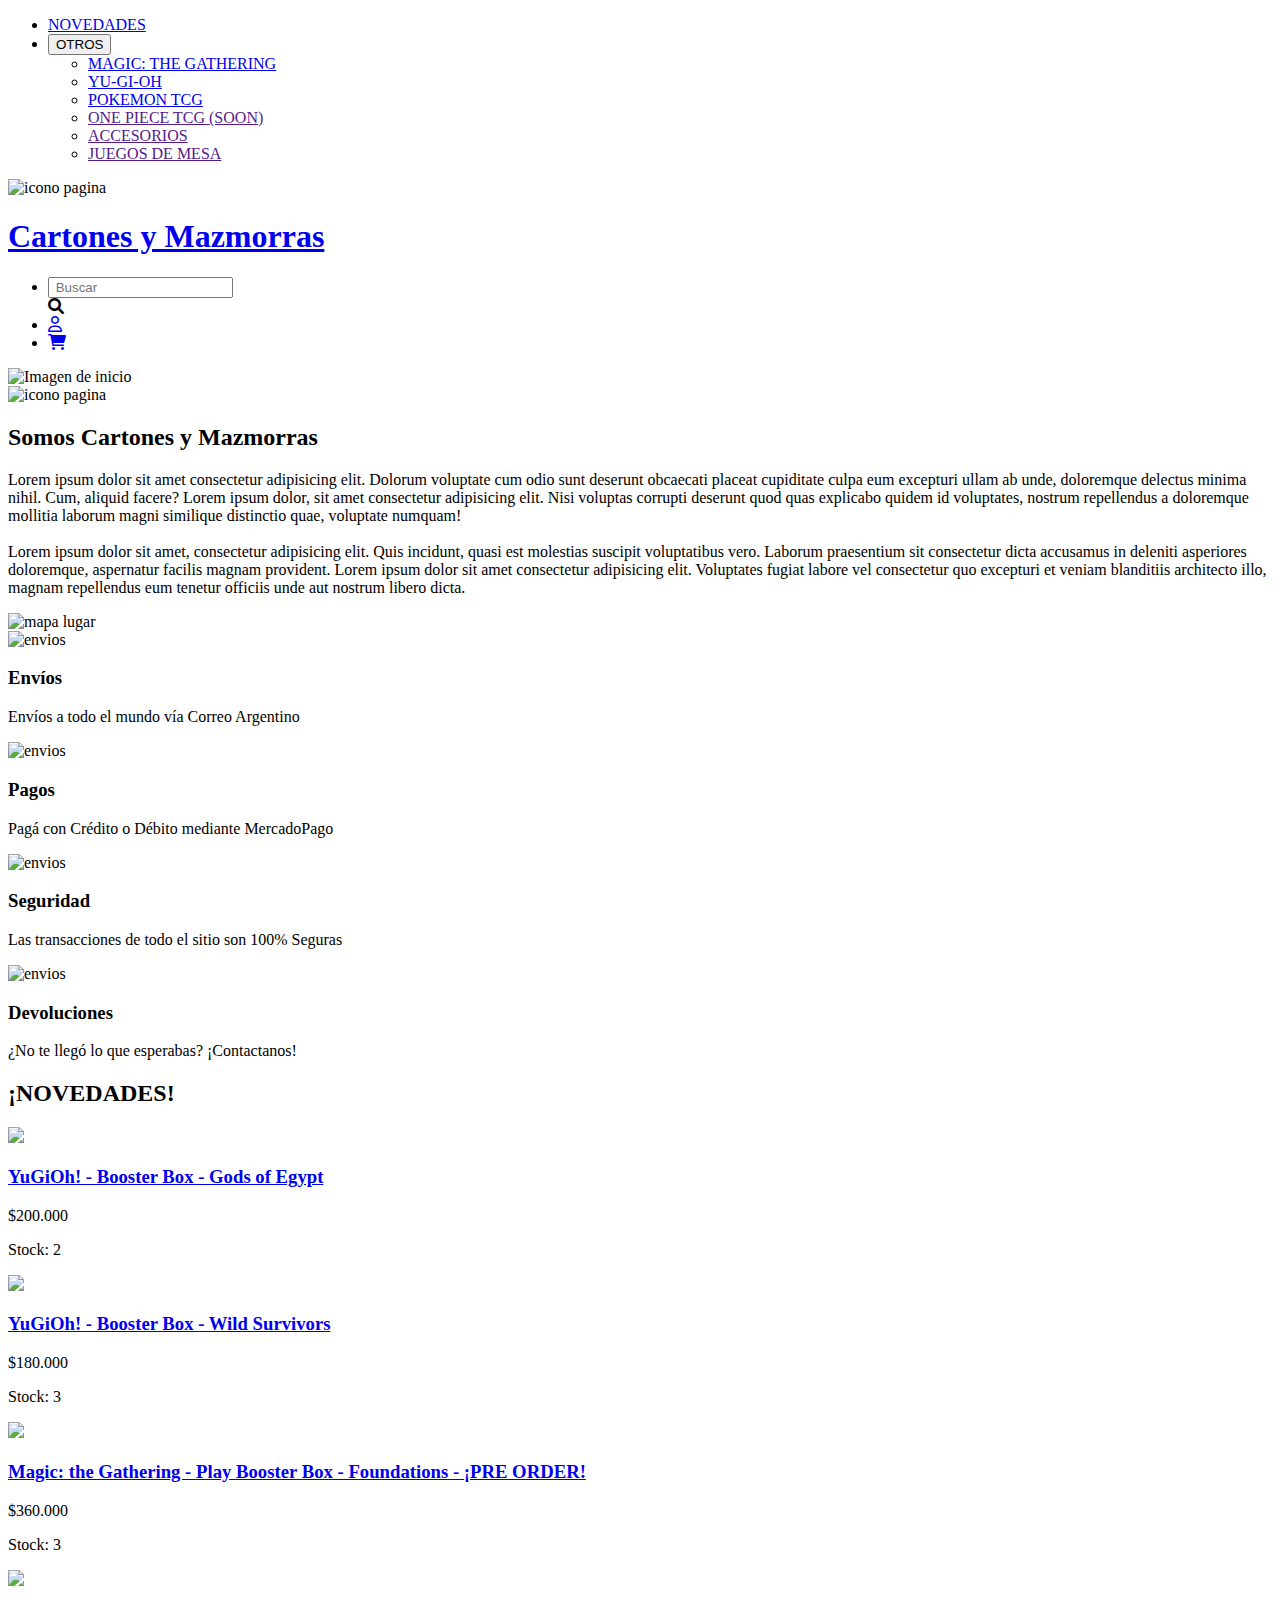
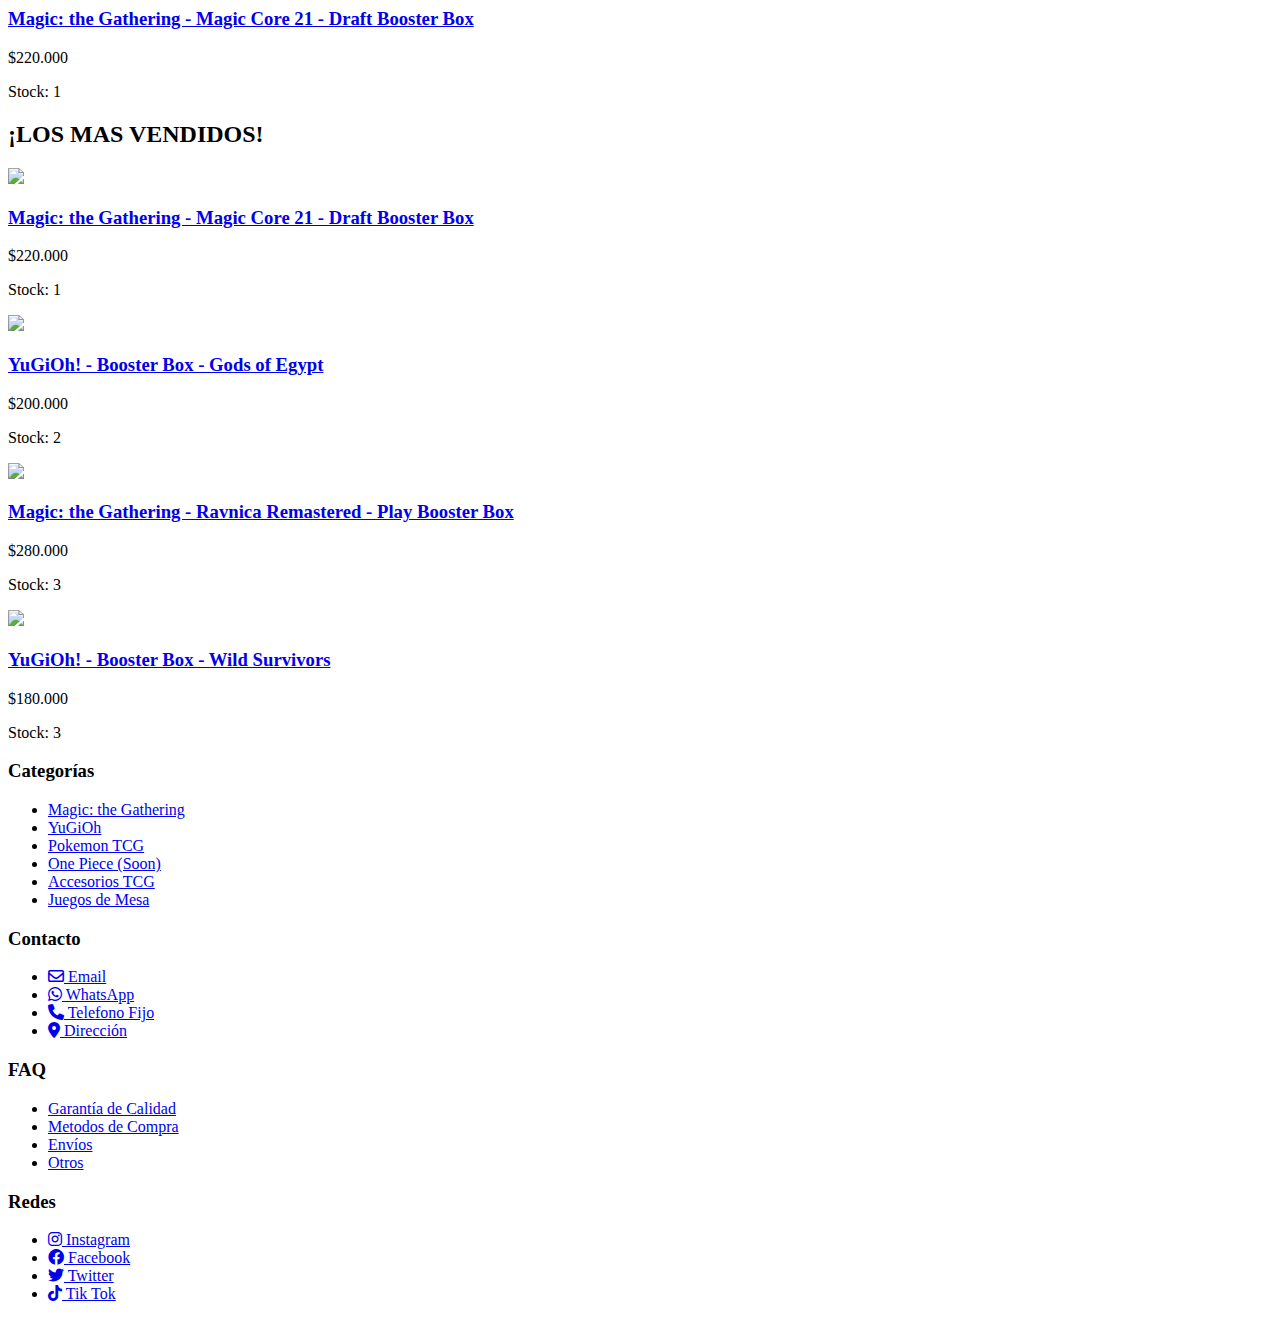
==== index.html @ bd5bf411 "Add files via upload" ====
<!DOCTYPE html>
<html lang="es">


<head>

    <!-- Fuentes: -->
    <link rel="preconnect" href="https://fonts.googleapis.com">
    <link rel="preconnect" href="https://fonts.gstatic.com" crossorigin>
    <link href="https://fonts.googleapis.com/css2?family=Open+Sans:ital,wght@0,300..800;1,300..800&family=Roboto+Mono:ital,wght@0,100..700;1,100..700&display=swap" rel="stylesheet">
    <link rel="stylesheet" href="https://use.fontawesome.com/releases/v5.8.2/css/all.css" integrity="sha384-oS3vJWv+0UjzBfQzYUhtDYW+Pj2yciDJxpsK1OYPAYjqT085Qq/1cq5FLXAZQ7Ay" crossorigin="anonymous">
    <link rel="stylesheet" href="https://cdnjs.cloudflare.com/ajax/libs/font-awesome/6.0.0-beta3/css/all.min.css">
    <link href="https://fonts.googleapis.com/css?family=Poppins:200i,300,400&amp;display=swap" rel="stylesheet">
    <link href="https://fonts.googleapis.com/css2?family=Bebas+Neue&display=swap" rel="stylesheet">

    <!-- Font Awesome -->
    <link rel="stylesheet" href="https://cdnjs.cloudflare.com/ajax/libs/font-awesome/6.0.0-beta3/css/all.min.css">

    <meta charset="UTF-8">
    <meta name="viewport" content="width=device-width, initial-scale=1.0">
    <title>Cartones y Mazmorras - Tienda Online</title>

    <link rel="stylesheet" href="src/input.css">
    <link rel="stylesheet" href="src/output.css">
    <link rel="icon" href="img/d20.png" type="image/x-icon">
</head>


<body>

    <!-- //////////////////// NAV ///////////////////// -->
    <nav class="flex flex-row justify-between items-center bg-white py-6 px-6 fixed w-full top-0 celu-s:justify-evenly">

        <ul class="flex flex-row items-center ">
            <li class="mx-4 p-2 font-semibold celu-s:ml-0 celu-s:text-sm "><a href="#novedades" class="hover:text-orange-500">NOVEDADES</a></li>
            
            <li class="mx-4 p-2 font-semibold celu-s:hidden"><button id="despliegue" class="hover:text-orange-500">OTROS</button>
                <ul id="menu" class="absolute hidden bg-white mt-2 -ml-2 border border-black">  <!-- Acomode manualmente el menu para alinearlo -->
                    <li class="btn_menu"><a href="seccionTCG.html?id_tcg=1">MAGIC: THE GATHERING</a></li>
                    <li class="btn_menu"><a href="seccionTCG.html?id_tcg=2">YU-GI-OH</a></li>
                    <li class="btn_menu"><a href="seccionTCG.html?id_tcg=3">POKEMON TCG</a></li>
                    <li class="btn_menu"><a href="">ONE PIECE TCG (SOON)</a></li>
                    <li class="btn_menu"><a href="">ACCESORIOS</a></li>
                    <li class="btn_menu"><a href="">JUEGOS DE MESA</a></li>
                </ul>
            </li>
        </ul>
    
        <!-- SUPUESTO LOGO -->
        <div class="flex flex-row items-center"><img class="mr-4 max-w-12" src="img/d20.png" alt="icono pagina"><a href="#"><h1 class="text-3xl mt-1 celu-s:hidden" id="h1">Cartones y Mazmorras</h1></a>   </div>

        <ul class="flex flex-row items-center">
            <li class="mx-4 h-full flex flex-row items-center celu-s:hidden"> 
                <div class="flex flex-col h-full"> <!-- Al hacerlo col, se acomoda sola la ul desplegable -->
                <input class="border-b-2 border-black focus:outline-none" id="input_busqueda" type="text" placeholder=" Buscar"> 
                <ul class="hidden absolute mt-6 w-48" id="lista_sugerencias"></ul>
                </div>
                <i class="fa-solid fa-magnifying-glass ml-2 text-xl"></i>
            </li>
            <li class="mx-4"><a href="#"><i class="fa-regular fa-user text-xl hover:text-orange-500"></i></a>   <!-- tengo que agregar el desplegable -->
            <li class="mx-4"><a href="#"><i class="fa-solid fa-cart-shopping text-xl hover:text-orange-500"></i></a>    <!-- ni hablar de cuando tenga que agregar elm al carrito -->
        </ul>

    </nav>
    
    <!-- //////////////////// MAIN ///////////////////// -->
    <main>

        <!-- //////////////////// IMG INICIO ///////////////////// -->
        <img class="block w-full mt-20" src="img/mtg1.webp" alt="Imagen de inicio">


        <!-- /////////////////////////////////// PRESENTACION /////////////////////////////////// -->
        <section class="flex flex-row my-6 p-4 w-full celu-s:flex-col">
            <div class="flex flex-col p-8 w-1/2 text-justify celu-s:w-full celu-s:justify-center">
            <div class="flex flex-row justify-start items-center"><img id="ubicacion" class="mr-4 max-w-14 celu-s:hidden" src="img/d20.png" alt="icono pagina"><h2 class="h2 text-3xl font-bold">Somos Cartones y Mazmorras</h2></div>
            <p class="mt-4 ">Lorem ipsum dolor sit amet consectetur adipisicing elit. Dolorum voluptate cum odio sunt deserunt obcaecati placeat cupiditate culpa eum excepturi ullam ab unde, doloremque delectus minima nihil. Cum, aliquid facere? Lorem ipsum dolor, sit amet consectetur adipisicing elit. Nisi voluptas corrupti deserunt quod quas explicabo quidem id voluptates, nostrum repellendus a doloremque mollitia laborum magni similique distinctio quae, voluptate numquam!<br><br>Lorem ipsum dolor sit amet, consectetur adipisicing elit. Quis incidunt, quasi est molestias suscipit voluptatibus vero. Laborum praesentium sit consectetur dicta accusamus in deleniti asperiores doloremque, aspernatur facilis magnam provident. Lorem ipsum dolor sit amet consectetur adipisicing elit. Voluptates fugiat labore vel consectetur quo excepturi et veniam blanditiis architecto illo, magnam repellendus eum tenetur officiis unde aut nostrum libero dicta.</p>
            </div>
            <img class="w-1/2 celu-s:w-full" src="img/maps.jpeg" alt="mapa lugar">
        </section>


        <!-- /////////////////////////////////// INFORMACION /////////////////////////////////// -->
        <section class="flex flex-row my-4 p-8 bg-gray-200 items-center celu-s:flex-col">
            
            <div class="flex flex-row p-2 w-1/4 items-center 
            celu-s:w-full celu-s:justify-between">
                <img class="max-w-20 celu-s:max-w-12" src="img/envios.png" alt="envios">
                <div class="flex flex-col p-4"><h3 class="font-bold text-lg celu-s:text-sm">Envíos</h3><p class="celu-s:text-sm">Envíos a todo el mundo vía Correo Argentino</p></div>
            </div>

            <div class="flex flex-row p-2 w-1/4 items-center 
            celu-s:w-full">
                <img class="max-w-20 celu-s:max-w-12" src="img/credit.png" alt="envios">
                <div class="flex flex-col p-4"><h3 class="font-bold text-lg celu-s:text-sm">Pagos</h3><p class="celu-s:text-sm">Pagá con Crédito o Débito mediante MercadoPago</p></div>
            </div>

            <div class="flex flex-row p-2 w-1/4 items-center 
            celu-s:w-full">
                <img class="max-w-20 celu-s:max-w-12" src="img/seguridad.png" alt="envios">
                <div class="flex flex-col p-4"><h3 class="font-bold text-lg celu-s:text-sm">Seguridad</h3><p class="celu-s:text-sm">Las transacciones de todo el sitio son 100% Seguras</p></div>
            </div>

            <div class="flex flex-row p-2 w-1/4 items-center 
            celu-s:w-full">
                <img class="max-w-20 celu-s:max-w-12" src="img/devolucion.png" alt="envios">
                <div class="flex flex-col p-4"><h3 class="font-bold text-lg celu-s:text-sm">Devoluciones</h3><p class="celu-s:text-sm">¿No te llegó lo que esperabas? ¡Contactanos!</p></div>
            </div>
        </section>


        <!-- /////////////////////////////////// NOVEDADES /////////////////////////////////// -->
        <section class="flex flex-col my-8">
            <h2 class="font-bold text-3xl text-center">¡NOVEDADES!</h2>
            <div class="flex flex-row wrap p-4 gap-6 my-4 celu-s:flex-col" id="novedades">
            <!-- Aca se crean cards automaticamente en base a los productos que menos stock tienen - osea los que mas se vendieron -->
            </div>
        </section>


        <!-- /////////////////////////////////// MAS VENDIDOS /////////////////////////////////// -->
        <section class="flex flex-col my-8">
            <h2 class="font-bold text-3xl text-center">¡LOS MAS VENDIDOS!</h2>
            <div class="flex flex-row wrap p-4 gap-6 my-4 celu-s:flex-col" id="mas_vendidos">
            <!-- Aca se crean cards automaticamente en base a los productos que menos stock tienen - osea los que mas se vendieron -->
            </div>
        </section>

    </main>

    <!-- //////////////////// FOOTER ///////////////////// -->
    <footer class="flex flex-row justify-evenly items-start p-8 bg-gray-200 celu-s:flex-wrap">

        <div class="flex flex-col justify-start p-4">
            <h3 class="font-bold text-xl">Categorías</h3>
            <ul>    <!-- Van a haber tantos li como enlaces termine creando en la página -->
                <li class="btn_footer"><a href="seccionTCG.html?id_tcg=1">Magic: the Gathering</a></li>
                <li class="btn_footer"><a href="seccionTCG.html?id_tcg=2">YuGiOh</a></li>
                <li class="btn_footer"><a href="seccionTCG.html?id_tcg=3">Pokemon TCG</a></li>
                <li class="btn_footer"><a href="#">One Piece (Soon)</a></li>
                <li class="btn_footer"><a href="seccionTCG.html?id_tcg=4">Accesorios TCG</a></li>
                <li class="btn_footer"><a href="seccionTCG.html?id_tcg=5">Juegos de Mesa</a></li>
            </ul>
        </div>


        <div class="flex flex-col justify-start p-4">
            <h3 class="font-bold text-xl">Contacto</h3>
            <ul>
                <li class="btn_footer"><a href="mailto:devalen543@example.com" target="_blank"><i class="fa-regular fa-envelope"></i> Email</a></li>
                <li class="btn_footer"><a href="https://wa.me/5492235314907" target="_blank"><i class="fa-brands fa-whatsapp"></i> WhatsApp</a></li>
                <li class="btn_footer"><a href="#"><i class="fa-solid fa-phone"></i> Telefono Fijo</a></li>
                <li class="btn_footer"><a href="#ubicacion"><i class="fa-solid fa-location-dot"></i> Dirección</a></li>
            </ul>
        </div>

        <div class="flex flex-col justify-start p-4">
            <h3 class="font-bold text-xl">FAQ</h3>
            <ul>    
                <li class="btn_footer"><a href="#">Garantía de Calidad</a></li>
                <li class="btn_footer"><a href="#">Metodos de Compra</a></li>
                <li class="btn_footer"><a href="#">Envíos</a></li>
                <li class="btn_footer"><a href="#">Otros</a></li>
            </ul>
        </div>


        <div class="flex flex-col justify-start p-4">
            <h3 class="font-bold text-xl">Redes</h3>
            <ul>    
                <li class="btn_footer"><a href="https://www.instagram.com/" target="_blank"><i class="fa-brands fa-instagram"></i> Instagram</a></li>
                <li class="btn_footer"><a href="https://www.facebook.com/" target="_blank"><i class="fa-brands fa-facebook"></i> Facebook</a></li>
                <li class="btn_footer"><a href="https://www.x.com/" target="_blank"><i class="fa-brands fa-twitter"></i> Twitter</a></li>
                <li class="btn_footer"><a href="https://www.tiktok.com/" target="_blank"><i class="fa-brands fa-tiktok"></i> Tik Tok</li>
            </ul>
        </div>

    </footer>

    <script src="script.js"></script>
</body>

</html>
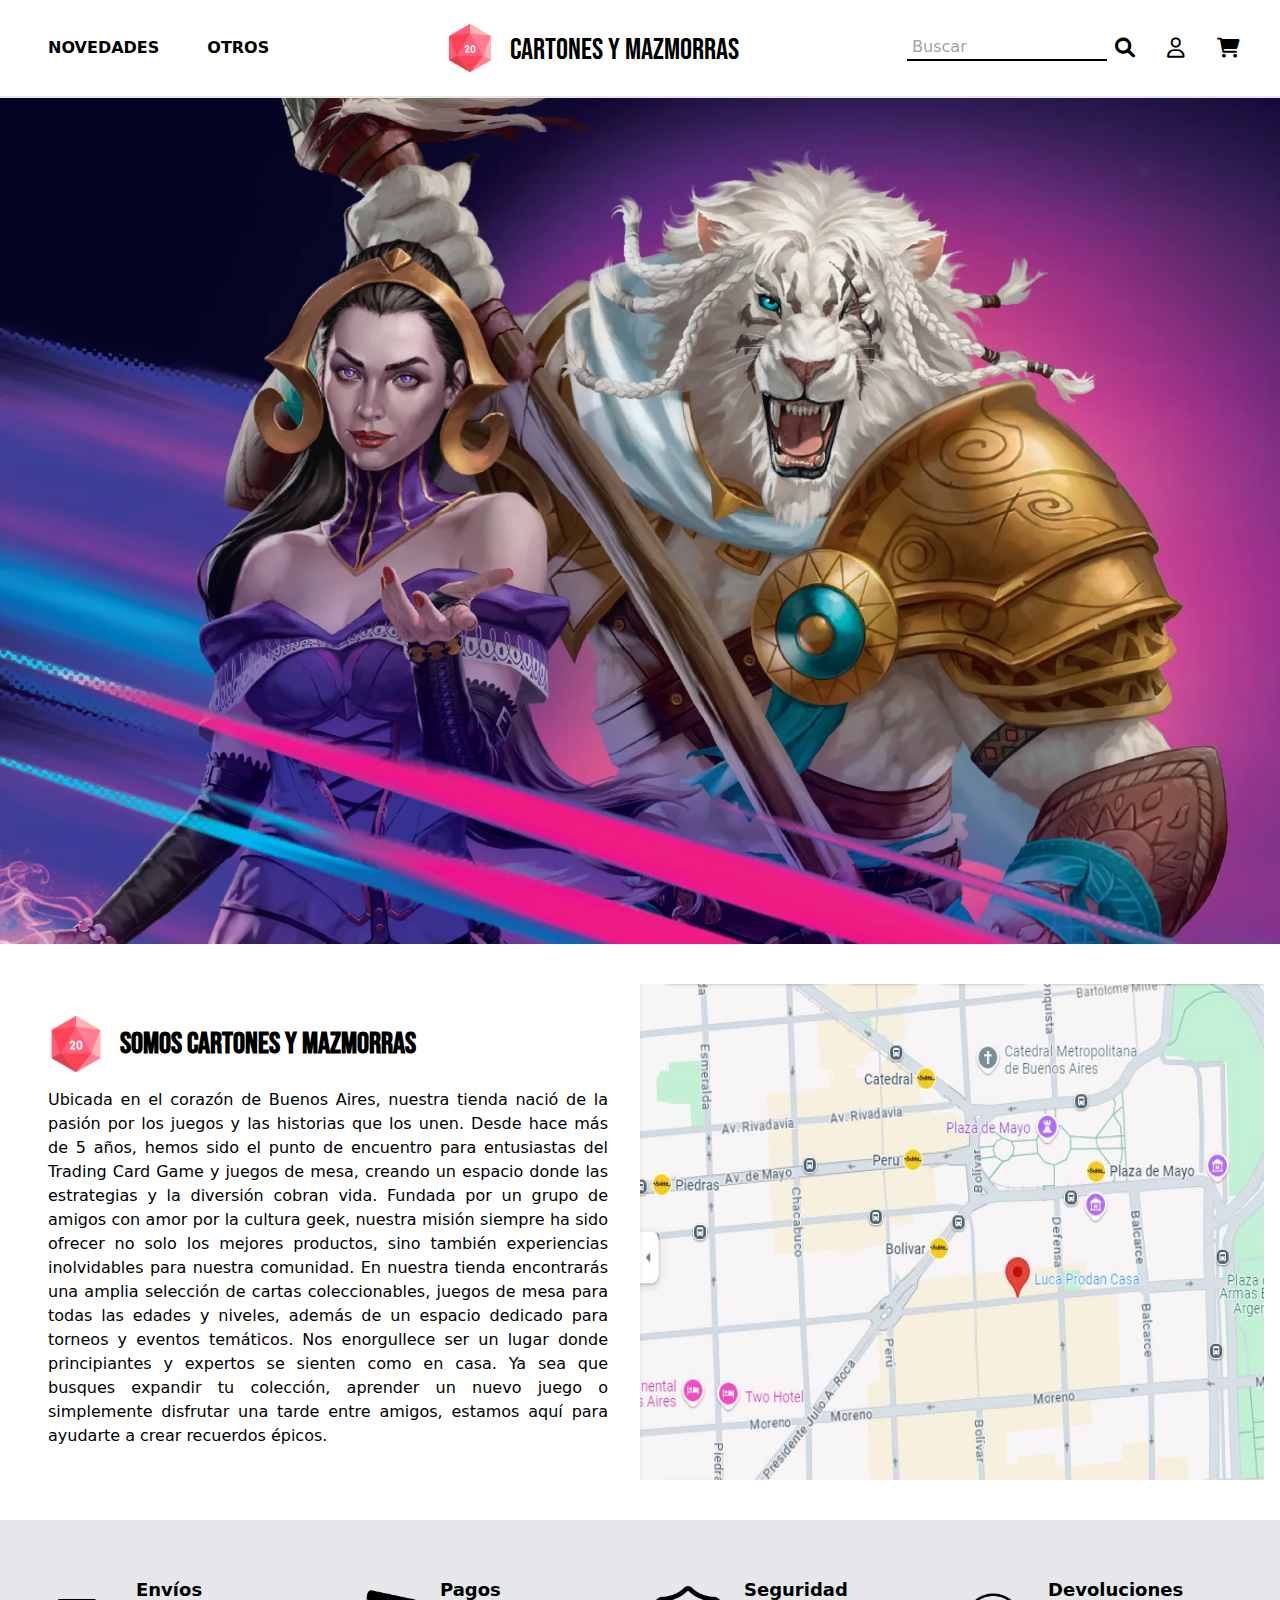
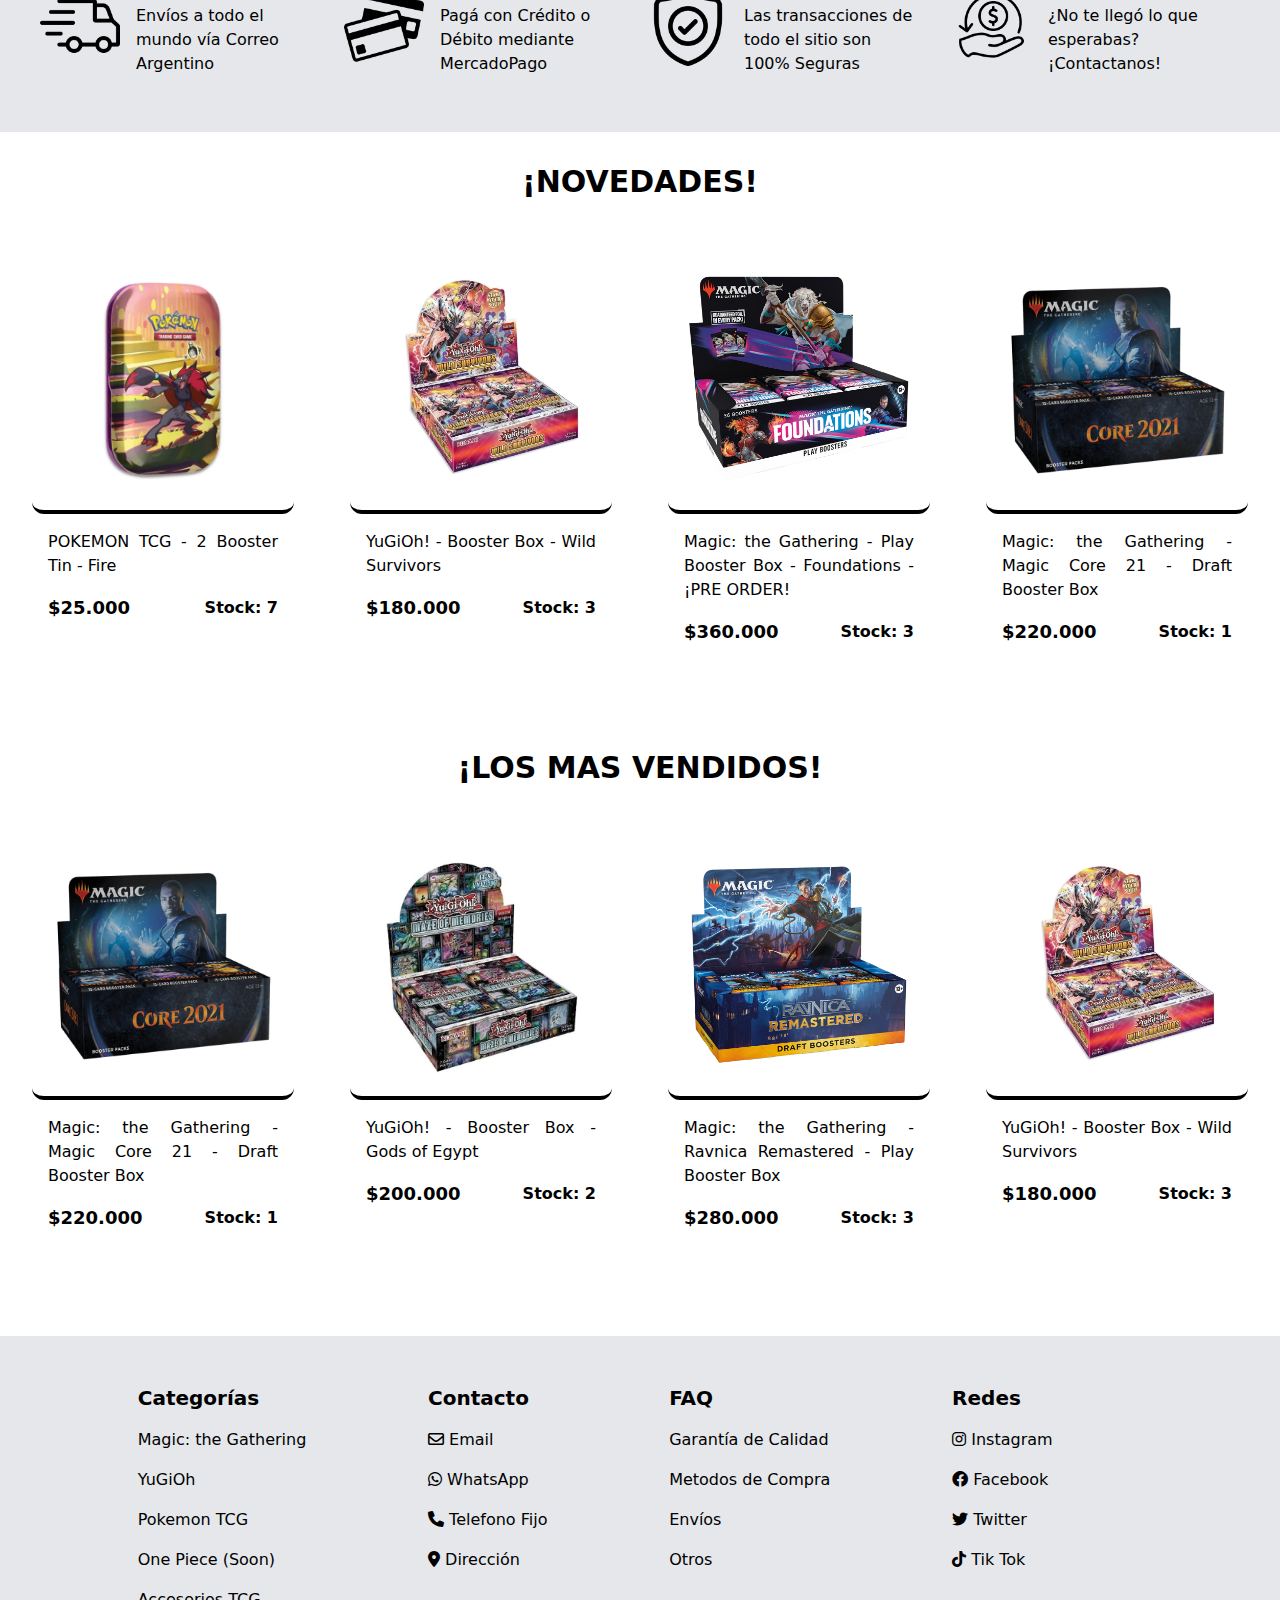
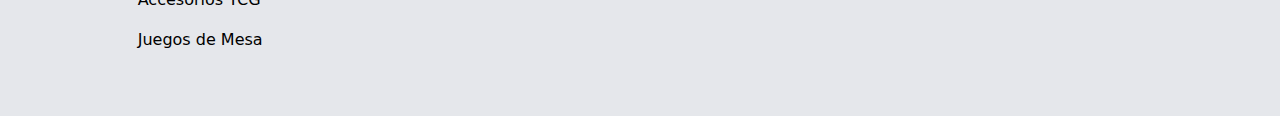
==== commit 70e66c56: "Update index.html" ====
--- a/index.html
+++ b/index.html
@@ -29,12 +29,13 @@
 <body>
 
     <!-- //////////////////// NAV ///////////////////// -->
-    <nav class="flex flex-row justify-between items-center bg-white py-6 px-6 fixed w-full top-0 celu-s:justify-evenly">
+    <nav class="flex flex-row justify-between items-center bg-white py-6 px-6 fixed w-full top-0 border-b-2 border-orange-600
+    celu-s:justify-evenly">
 
-        <ul class="flex flex-row items-center ">
-            <li class="mx-4 p-2 font-semibold celu-s:ml-0 celu-s:text-sm "><a href="#novedades" class="hover:text-orange-500">NOVEDADES</a></li>
+        <ul class="flex flex-row items-center sm:text-lg">
+            <li class="mx-4 p-2 font-semibold celu-s:ml-0 celu-s:text-sm"><a href="#novedades" class="hover:text-orange-500">NOVEDADES</a></li>
             
-            <li class="mx-4 p-2 font-semibold celu-s:hidden"><button id="despliegue" class="hover:text-orange-500">OTROS</button>
+            <li class="mx-4 p-2 font-semibold celu-s:hidden celu:hidden sm:hidden"><button id="despliegue" class="hover:text-orange-500">OTROS</button>
                 <ul id="menu" class="absolute hidden bg-white mt-2 -ml-2 border border-black">  <!-- Acomode manualmente el menu para alinearlo -->
                     <li class="btn_menu"><a href="seccionTCG.html?id_tcg=1">MAGIC: THE GATHERING</a></li>
                     <li class="btn_menu"><a href="seccionTCG.html?id_tcg=2">YU-GI-OH</a></li>
@@ -47,10 +48,11 @@
         </ul>
     
         <!-- SUPUESTO LOGO -->
-        <div class="flex flex-row items-center"><img class="mr-4 max-w-12" src="img/d20.png" alt="icono pagina"><a href="#"><h1 class="text-3xl mt-1 celu-s:hidden" id="h1">Cartones y Mazmorras</h1></a>   </div>
+        <div class="flex flex-row items-center"><img class="mr-4 max-w-12" src="img/d20.png" alt="icono pagina"><a href="#"><h1 class="text-3xl mt-1 celu-s:hidden celu:hidden" id="h1">Cartones y Mazmorras</h1></a>   </div>
 
         <ul class="flex flex-row items-center">
-            <li class="mx-4 h-full flex flex-row items-center celu-s:hidden"> 
+            <li class="mx-4 h-full flex flex-row items-center 
+            celu-s:hidden celu:hidden sm:hidden"> 
                 <div class="flex flex-col h-full"> <!-- Al hacerlo col, se acomoda sola la ul desplegable -->
                 <input class="border-b-2 border-black focus:outline-none" id="input_busqueda" type="text" placeholder=" Buscar"> 
                 <ul class="hidden absolute mt-6 w-48" id="lista_sugerencias"></ul>
@@ -63,6 +65,7 @@
 
     </nav>
     
+
     <!-- //////////////////// MAIN ///////////////////// -->
     <main>
 
@@ -71,38 +74,41 @@
 
 
         <!-- /////////////////////////////////// PRESENTACION /////////////////////////////////// -->
-        <section class="flex flex-row my-6 p-4 w-full celu-s:flex-col">
-            <div class="flex flex-col p-8 w-1/2 text-justify celu-s:w-full celu-s:justify-center">
-            <div class="flex flex-row justify-start items-center"><img id="ubicacion" class="mr-4 max-w-14 celu-s:hidden" src="img/d20.png" alt="icono pagina"><h2 class="h2 text-3xl font-bold">Somos Cartones y Mazmorras</h2></div>
-            <p class="mt-4 ">Lorem ipsum dolor sit amet consectetur adipisicing elit. Dolorum voluptate cum odio sunt deserunt obcaecati placeat cupiditate culpa eum excepturi ullam ab unde, doloremque delectus minima nihil. Cum, aliquid facere? Lorem ipsum dolor, sit amet consectetur adipisicing elit. Nisi voluptas corrupti deserunt quod quas explicabo quidem id voluptates, nostrum repellendus a doloremque mollitia laborum magni similique distinctio quae, voluptate numquam!<br><br>Lorem ipsum dolor sit amet, consectetur adipisicing elit. Quis incidunt, quasi est molestias suscipit voluptatibus vero. Laborum praesentium sit consectetur dicta accusamus in deleniti asperiores doloremque, aspernatur facilis magnam provident. Lorem ipsum dolor sit amet consectetur adipisicing elit. Voluptates fugiat labore vel consectetur quo excepturi et veniam blanditiis architecto illo, magnam repellendus eum tenetur officiis unde aut nostrum libero dicta.</p>
+        <section class="flex flex-row my-6 p-4 w-full 
+        celu-s:flex-col celu:flex-col sm:flex-col">
+            <div class="flex flex-col p-8 w-1/2 text-justify 
+            celu-s:w-full celu-s:justify-center celu:w-full celu:justify-center sm:w-full sm:justify-center">
+            <div class="flex flex-row justify-start items-center"><img id="ubicacion" class="mr-4 max-w-14 celu-s:hidden celu:hidden" src="img/d20.png" alt="icono pagina"><h2 class="h2 text-3xl font-bold">Somos Cartones y Mazmorras</h2></div>
+            <p class="mt-4">Ubicada en el corazón de Buenos Aires, nuestra tienda nació de la pasión por los juegos y las historias que los unen. Desde hace más de 5 años, hemos sido el punto de encuentro para entusiastas del Trading Card Game y juegos de mesa, creando un espacio donde las estrategias y la diversión cobran vida. Fundada por un grupo de amigos con amor por la cultura geek, nuestra misión siempre ha sido ofrecer no solo los mejores productos, sino también experiencias inolvidables para nuestra comunidad. En nuestra tienda encontrarás una amplia selección de cartas coleccionables, juegos de mesa para todas las edades y niveles, además de un espacio dedicado para torneos y eventos temáticos. Nos enorgullece ser un lugar donde principiantes y expertos se sienten como en casa. Ya sea que busques expandir tu colección, aprender un nuevo juego o simplemente disfrutar una tarde entre amigos, estamos aquí para ayudarte a crear recuerdos épicos.</p>
             </div>
-            <img class="w-1/2 celu-s:w-full" src="img/maps.jpeg" alt="mapa lugar">
+            <img class="w-1/2 celu-s:w-full celu:w-full sm:w-full" src="img/maps.jpeg" alt="mapa lugar">
         </section>
 
 
         <!-- /////////////////////////////////// INFORMACION /////////////////////////////////// -->
-        <section class="flex flex-row my-4 p-8 bg-gray-200 items-center celu-s:flex-col">
+        <section class="flex flex-row my-4 p-8 bg-gray-200 items-center justify-center
+        celu-s:flex-col celu:flex-col sm:flex-wrap">
             
             <div class="flex flex-row p-2 w-1/4 items-center 
-            celu-s:w-full celu-s:justify-between">
+            celu-s:w-full celu:w-full sm:w-1/2">
                 <img class="max-w-20 celu-s:max-w-12" src="img/envios.png" alt="envios">
                 <div class="flex flex-col p-4"><h3 class="font-bold text-lg celu-s:text-sm">Envíos</h3><p class="celu-s:text-sm">Envíos a todo el mundo vía Correo Argentino</p></div>
             </div>
 
             <div class="flex flex-row p-2 w-1/4 items-center 
-            celu-s:w-full">
+            celu-s:w-full celu:w-full sm:w-1/2">
                 <img class="max-w-20 celu-s:max-w-12" src="img/credit.png" alt="envios">
                 <div class="flex flex-col p-4"><h3 class="font-bold text-lg celu-s:text-sm">Pagos</h3><p class="celu-s:text-sm">Pagá con Crédito o Débito mediante MercadoPago</p></div>
             </div>
 
             <div class="flex flex-row p-2 w-1/4 items-center 
-            celu-s:w-full">
+            celu-s:w-full celu:w-full sm:w-1/2">
                 <img class="max-w-20 celu-s:max-w-12" src="img/seguridad.png" alt="envios">
                 <div class="flex flex-col p-4"><h3 class="font-bold text-lg celu-s:text-sm">Seguridad</h3><p class="celu-s:text-sm">Las transacciones de todo el sitio son 100% Seguras</p></div>
             </div>
 
             <div class="flex flex-row p-2 w-1/4 items-center 
-            celu-s:w-full">
+            celu-s:w-full celu:w-full sm:w-1/2">
                 <img class="max-w-20 celu-s:max-w-12" src="img/devolucion.png" alt="envios">
                 <div class="flex flex-col p-4"><h3 class="font-bold text-lg celu-s:text-sm">Devoluciones</h3><p class="celu-s:text-sm">¿No te llegó lo que esperabas? ¡Contactanos!</p></div>
             </div>
@@ -112,7 +118,11 @@
         <!-- /////////////////////////////////// NOVEDADES /////////////////////////////////// -->
         <section class="flex flex-col my-8">
             <h2 class="font-bold text-3xl text-center">¡NOVEDADES!</h2>
-            <div class="flex flex-row wrap p-4 gap-6 my-4 celu-s:flex-col" id="novedades">
+            <!-- MODIFICAR CLASE card en JS para cada tamaño de pantalla / esto es solo el contenedor -->
+            <div class="flex flex-row flex-nowrap p-4 gap-6 my-4 
+            celu-s:flex-col celu:flex-wrap celu:gap-0 celu:text-base    
+            sm:flex-wrap sm:gap-0"  
+            id="novedades">
             <!-- Aca se crean cards automaticamente en base a los productos que menos stock tienen - osea los que mas se vendieron -->
             </div>
         </section>
@@ -121,19 +131,24 @@
         <!-- /////////////////////////////////// MAS VENDIDOS /////////////////////////////////// -->
         <section class="flex flex-col my-8">
             <h2 class="font-bold text-3xl text-center">¡LOS MAS VENDIDOS!</h2>
-            <div class="flex flex-row wrap p-4 gap-6 my-4 celu-s:flex-col" id="mas_vendidos">
+            <div class="flex flex-row flex-nowrap p-4 gap-6 my-4 
+            celu-s:flex-col celu:flex-wrap celu:gap-0 celu:text-base
+            sm:flex-wrap sm:gap-0" 
+            id="mas_vendidos">
             <!-- Aca se crean cards automaticamente en base a los productos que menos stock tienen - osea los que mas se vendieron -->
             </div>
         </section>
 
     </main>
 
+
     <!-- //////////////////// FOOTER ///////////////////// -->
-    <footer class="flex flex-row justify-evenly items-start p-8 bg-gray-200 celu-s:flex-wrap">
+    <footer class="flex flex-row justify-evenly p-8 bg-gray-200 
+    celu-s:flex-wrap celu:flex-wrap">
 
-        <div class="flex flex-col justify-start p-4">
+        <div class="flex flex-col p-4 celu-s:w-1/2 celu:w-1/2">
             <h3 class="font-bold text-xl">Categorías</h3>
-            <ul>    <!-- Van a haber tantos li como enlaces termine creando en la página -->
+            <ul>
                 <li class="btn_footer"><a href="seccionTCG.html?id_tcg=1">Magic: the Gathering</a></li>
                 <li class="btn_footer"><a href="seccionTCG.html?id_tcg=2">YuGiOh</a></li>
                 <li class="btn_footer"><a href="seccionTCG.html?id_tcg=3">Pokemon TCG</a></li>
@@ -144,17 +159,17 @@
         </div>
 
 
-        <div class="flex flex-col justify-start p-4">
+        <div class="flex flex-col p-4 celu-s:w-1/2 celu:w-1/2">
             <h3 class="font-bold text-xl">Contacto</h3>
             <ul>
-                <li class="btn_footer"><a href="mailto:devalen543@example.com" target="_blank"><i class="fa-regular fa-envelope"></i> Email</a></li>
+                <li class="btn_footer"><a href="mailto:devalen543@gmail.com" target="_blank"><i class="fa-regular fa-envelope"></i> Email</a></li>
                 <li class="btn_footer"><a href="https://wa.me/5492235314907" target="_blank"><i class="fa-brands fa-whatsapp"></i> WhatsApp</a></li>
                 <li class="btn_footer"><a href="#"><i class="fa-solid fa-phone"></i> Telefono Fijo</a></li>
                 <li class="btn_footer"><a href="#ubicacion"><i class="fa-solid fa-location-dot"></i> Dirección</a></li>
             </ul>
         </div>
 
-        <div class="flex flex-col justify-start p-4">
+        <div class="flex flex-col p-4 celu-s:w-1/2 celu:w-1/2">
             <h3 class="font-bold text-xl">FAQ</h3>
             <ul>    
                 <li class="btn_footer"><a href="#">Garantía de Calidad</a></li>
@@ -165,7 +180,7 @@
         </div>
 
 
-        <div class="flex flex-col justify-start p-4">
+        <div class="flex flex-col p-4 celu-s:w-1/2 celu:w-1/2">
             <h3 class="font-bold text-xl">Redes</h3>
             <ul>    
                 <li class="btn_footer"><a href="https://www.instagram.com/" target="_blank"><i class="fa-brands fa-instagram"></i> Instagram</a></li>
@@ -180,4 +195,4 @@
     <script src="script.js"></script>
 </body>
 
-</html>+</html>
--- a/src/input.css
+++ b/src/input.css
@@ -0,0 +1,31 @@
+@tailwind base;
+@tailwind components;
+@tailwind utilities;
+
+
+* {
+    font-family: ui-sans-serif, system-ui, sans-serif, Apple Color Emoji, Segoe UI Emoji, Segoe UI Symbol, Noto Color Emoji;
+    scroll-behavior: smooth;
+
+    margin: 0;
+    padding: 0;
+    box-sizing: border-box; 
+}
+
+#h1 {  font-family: "Bebas Neue", sans-serif; }     /* Hace de logo momentaneo */
+.h2 { font-family: "Bebas Neue", sans-serif; }
+
+.btn_menu { @apply
+
+  block
+  cursor-pointer
+  p-2
+  hover:bg-orange-300   
+}
+
+.btn_footer { @apply
+
+  my-4
+  hover:text-orange-500
+  transition
+}--- a/src/output.css
+++ b/src/output.css
@@ -0,0 +1,1012 @@
+*, ::before, ::after {
+  --tw-border-spacing-x: 0;
+  --tw-border-spacing-y: 0;
+  --tw-translate-x: 0;
+  --tw-translate-y: 0;
+  --tw-rotate: 0;
+  --tw-skew-x: 0;
+  --tw-skew-y: 0;
+  --tw-scale-x: 1;
+  --tw-scale-y: 1;
+  --tw-pan-x:  ;
+  --tw-pan-y:  ;
+  --tw-pinch-zoom:  ;
+  --tw-scroll-snap-strictness: proximity;
+  --tw-gradient-from-position:  ;
+  --tw-gradient-via-position:  ;
+  --tw-gradient-to-position:  ;
+  --tw-ordinal:  ;
+  --tw-slashed-zero:  ;
+  --tw-numeric-figure:  ;
+  --tw-numeric-spacing:  ;
+  --tw-numeric-fraction:  ;
+  --tw-ring-inset:  ;
+  --tw-ring-offset-width: 0px;
+  --tw-ring-offset-color: #fff;
+  --tw-ring-color: rgb(59 130 246 / 0.5);
+  --tw-ring-offset-shadow: 0 0 #0000;
+  --tw-ring-shadow: 0 0 #0000;
+  --tw-shadow: 0 0 #0000;
+  --tw-shadow-colored: 0 0 #0000;
+  --tw-blur:  ;
+  --tw-brightness:  ;
+  --tw-contrast:  ;
+  --tw-grayscale:  ;
+  --tw-hue-rotate:  ;
+  --tw-invert:  ;
+  --tw-saturate:  ;
+  --tw-sepia:  ;
+  --tw-drop-shadow:  ;
+  --tw-backdrop-blur:  ;
+  --tw-backdrop-brightness:  ;
+  --tw-backdrop-contrast:  ;
+  --tw-backdrop-grayscale:  ;
+  --tw-backdrop-hue-rotate:  ;
+  --tw-backdrop-invert:  ;
+  --tw-backdrop-opacity:  ;
+  --tw-backdrop-saturate:  ;
+  --tw-backdrop-sepia:  ;
+  --tw-contain-size:  ;
+  --tw-contain-layout:  ;
+  --tw-contain-paint:  ;
+  --tw-contain-style:  ;
+}
+
+::backdrop {
+  --tw-border-spacing-x: 0;
+  --tw-border-spacing-y: 0;
+  --tw-translate-x: 0;
+  --tw-translate-y: 0;
+  --tw-rotate: 0;
+  --tw-skew-x: 0;
+  --tw-skew-y: 0;
+  --tw-scale-x: 1;
+  --tw-scale-y: 1;
+  --tw-pan-x:  ;
+  --tw-pan-y:  ;
+  --tw-pinch-zoom:  ;
+  --tw-scroll-snap-strictness: proximity;
+  --tw-gradient-from-position:  ;
+  --tw-gradient-via-position:  ;
+  --tw-gradient-to-position:  ;
+  --tw-ordinal:  ;
+  --tw-slashed-zero:  ;
+  --tw-numeric-figure:  ;
+  --tw-numeric-spacing:  ;
+  --tw-numeric-fraction:  ;
+  --tw-ring-inset:  ;
+  --tw-ring-offset-width: 0px;
+  --tw-ring-offset-color: #fff;
+  --tw-ring-color: rgb(59 130 246 / 0.5);
+  --tw-ring-offset-shadow: 0 0 #0000;
+  --tw-ring-shadow: 0 0 #0000;
+  --tw-shadow: 0 0 #0000;
+  --tw-shadow-colored: 0 0 #0000;
+  --tw-blur:  ;
+  --tw-brightness:  ;
+  --tw-contrast:  ;
+  --tw-grayscale:  ;
+  --tw-hue-rotate:  ;
+  --tw-invert:  ;
+  --tw-saturate:  ;
+  --tw-sepia:  ;
+  --tw-drop-shadow:  ;
+  --tw-backdrop-blur:  ;
+  --tw-backdrop-brightness:  ;
+  --tw-backdrop-contrast:  ;
+  --tw-backdrop-grayscale:  ;
+  --tw-backdrop-hue-rotate:  ;
+  --tw-backdrop-invert:  ;
+  --tw-backdrop-opacity:  ;
+  --tw-backdrop-saturate:  ;
+  --tw-backdrop-sepia:  ;
+  --tw-contain-size:  ;
+  --tw-contain-layout:  ;
+  --tw-contain-paint:  ;
+  --tw-contain-style:  ;
+}
+
+/*
+! tailwindcss v3.4.13 | MIT License | https://tailwindcss.com
+*/
+
+/*
+1. Prevent padding and border from affecting element width. (https://github.com/mozdevs/cssremedy/issues/4)
+2. Allow adding a border to an element by just adding a border-width. (https://github.com/tailwindcss/tailwindcss/pull/116)
+*/
+
+*,
+::before,
+::after {
+  box-sizing: border-box;
+  /* 1 */
+  border-width: 0;
+  /* 2 */
+  border-style: solid;
+  /* 2 */
+  border-color: #e5e7eb;
+  /* 2 */
+}
+
+::before,
+::after {
+  --tw-content: '';
+}
+
+/*
+1. Use a consistent sensible line-height in all browsers.
+2. Prevent adjustments of font size after orientation changes in iOS.
+3. Use a more readable tab size.
+4. Use the user's configured `sans` font-family by default.
+5. Use the user's configured `sans` font-feature-settings by default.
+6. Use the user's configured `sans` font-variation-settings by default.
+7. Disable tap highlights on iOS
+*/
+
+html,
+:host {
+  line-height: 1.5;
+  /* 1 */
+  -webkit-text-size-adjust: 100%;
+  /* 2 */
+  -moz-tab-size: 4;
+  /* 3 */
+  -o-tab-size: 4;
+     tab-size: 4;
+  /* 3 */
+  font-family: ui-sans-serif, system-ui, sans-serif, "Apple Color Emoji", "Segoe UI Emoji", "Segoe UI Symbol", "Noto Color Emoji";
+  /* 4 */
+  font-feature-settings: normal;
+  /* 5 */
+  font-variation-settings: normal;
+  /* 6 */
+  -webkit-tap-highlight-color: transparent;
+  /* 7 */
+}
+
+/*
+1. Remove the margin in all browsers.
+2. Inherit line-height from `html` so users can set them as a class directly on the `html` element.
+*/
+
+body {
+  margin: 0;
+  /* 1 */
+  line-height: inherit;
+  /* 2 */
+}
+
+/*
+1. Add the correct height in Firefox.
+2. Correct the inheritance of border color in Firefox. (https://bugzilla.mozilla.org/show_bug.cgi?id=190655)
+3. Ensure horizontal rules are visible by default.
+*/
+
+hr {
+  height: 0;
+  /* 1 */
+  color: inherit;
+  /* 2 */
+  border-top-width: 1px;
+  /* 3 */
+}
+
+/*
+Add the correct text decoration in Chrome, Edge, and Safari.
+*/
+
+abbr:where([title]) {
+  -webkit-text-decoration: underline dotted;
+          text-decoration: underline dotted;
+}
+
+/*
+Remove the default font size and weight for headings.
+*/
+
+h1,
+h2,
+h3,
+h4,
+h5,
+h6 {
+  font-size: inherit;
+  font-weight: inherit;
+}
+
+/*
+Reset links to optimize for opt-in styling instead of opt-out.
+*/
+
+a {
+  color: inherit;
+  text-decoration: inherit;
+}
+
+/*
+Add the correct font weight in Edge and Safari.
+*/
+
+b,
+strong {
+  font-weight: bolder;
+}
+
+/*
+1. Use the user's configured `mono` font-family by default.
+2. Use the user's configured `mono` font-feature-settings by default.
+3. Use the user's configured `mono` font-variation-settings by default.
+4. Correct the odd `em` font sizing in all browsers.
+*/
+
+code,
+kbd,
+samp,
+pre {
+  font-family: ui-monospace, SFMono-Regular, Menlo, Monaco, Consolas, "Liberation Mono", "Courier New", monospace;
+  /* 1 */
+  font-feature-settings: normal;
+  /* 2 */
+  font-variation-settings: normal;
+  /* 3 */
+  font-size: 1em;
+  /* 4 */
+}
+
+/*
+Add the correct font size in all browsers.
+*/
+
+small {
+  font-size: 80%;
+}
+
+/*
+Prevent `sub` and `sup` elements from affecting the line height in all browsers.
+*/
+
+sub,
+sup {
+  font-size: 75%;
+  line-height: 0;
+  position: relative;
+  vertical-align: baseline;
+}
+
+sub {
+  bottom: -0.25em;
+}
+
+sup {
+  top: -0.5em;
+}
+
+/*
+1. Remove text indentation from table contents in Chrome and Safari. (https://bugs.chromium.org/p/chromium/issues/detail?id=999088, https://bugs.webkit.org/show_bug.cgi?id=201297)
+2. Correct table border color inheritance in all Chrome and Safari. (https://bugs.chromium.org/p/chromium/issues/detail?id=935729, https://bugs.webkit.org/show_bug.cgi?id=195016)
+3. Remove gaps between table borders by default.
+*/
+
+table {
+  text-indent: 0;
+  /* 1 */
+  border-color: inherit;
+  /* 2 */
+  border-collapse: collapse;
+  /* 3 */
+}
+
+/*
+1. Change the font styles in all browsers.
+2. Remove the margin in Firefox and Safari.
+3. Remove default padding in all browsers.
+*/
+
+button,
+input,
+optgroup,
+select,
+textarea {
+  font-family: inherit;
+  /* 1 */
+  font-feature-settings: inherit;
+  /* 1 */
+  font-variation-settings: inherit;
+  /* 1 */
+  font-size: 100%;
+  /* 1 */
+  font-weight: inherit;
+  /* 1 */
+  line-height: inherit;
+  /* 1 */
+  letter-spacing: inherit;
+  /* 1 */
+  color: inherit;
+  /* 1 */
+  margin: 0;
+  /* 2 */
+  padding: 0;
+  /* 3 */
+}
+
+/*
+Remove the inheritance of text transform in Edge and Firefox.
+*/
+
+button,
+select {
+  text-transform: none;
+}
+
+/*
+1. Correct the inability to style clickable types in iOS and Safari.
+2. Remove default button styles.
+*/
+
+button,
+input:where([type='button']),
+input:where([type='reset']),
+input:where([type='submit']) {
+  -webkit-appearance: button;
+  /* 1 */
+  background-color: transparent;
+  /* 2 */
+  background-image: none;
+  /* 2 */
+}
+
+/*
+Use the modern Firefox focus style for all focusable elements.
+*/
+
+:-moz-focusring {
+  outline: auto;
+}
+
+/*
+Remove the additional `:invalid` styles in Firefox. (https://github.com/mozilla/gecko-dev/blob/2f9eacd9d3d995c937b4251a5557d95d494c9be1/layout/style/res/forms.css#L728-L737)
+*/
+
+:-moz-ui-invalid {
+  box-shadow: none;
+}
+
+/*
+Add the correct vertical alignment in Chrome and Firefox.
+*/
+
+progress {
+  vertical-align: baseline;
+}
+
+/*
+Correct the cursor style of increment and decrement buttons in Safari.
+*/
+
+::-webkit-inner-spin-button,
+::-webkit-outer-spin-button {
+  height: auto;
+}
+
+/*
+1. Correct the odd appearance in Chrome and Safari.
+2. Correct the outline style in Safari.
+*/
+
+[type='search'] {
+  -webkit-appearance: textfield;
+  /* 1 */
+  outline-offset: -2px;
+  /* 2 */
+}
+
+/*
+Remove the inner padding in Chrome and Safari on macOS.
+*/
+
+::-webkit-search-decoration {
+  -webkit-appearance: none;
+}
+
+/*
+1. Correct the inability to style clickable types in iOS and Safari.
+2. Change font properties to `inherit` in Safari.
+*/
+
+::-webkit-file-upload-button {
+  -webkit-appearance: button;
+  /* 1 */
+  font: inherit;
+  /* 2 */
+}
+
+/*
+Add the correct display in Chrome and Safari.
+*/
+
+summary {
+  display: list-item;
+}
+
+/*
+Removes the default spacing and border for appropriate elements.
+*/
+
+blockquote,
+dl,
+dd,
+h1,
+h2,
+h3,
+h4,
+h5,
+h6,
+hr,
+figure,
+p,
+pre {
+  margin: 0;
+}
+
+fieldset {
+  margin: 0;
+  padding: 0;
+}
+
+legend {
+  padding: 0;
+}
+
+ol,
+ul,
+menu {
+  list-style: none;
+  margin: 0;
+  padding: 0;
+}
+
+/*
+Reset default styling for dialogs.
+*/
+
+dialog {
+  padding: 0;
+}
+
+/*
+Prevent resizing textareas horizontally by default.
+*/
+
+textarea {
+  resize: vertical;
+}
+
+/*
+1. Reset the default placeholder opacity in Firefox. (https://github.com/tailwindlabs/tailwindcss/issues/3300)
+2. Set the default placeholder color to the user's configured gray 400 color.
+*/
+
+input::-moz-placeholder, textarea::-moz-placeholder {
+  opacity: 1;
+  /* 1 */
+  color: #9ca3af;
+  /* 2 */
+}
+
+input::placeholder,
+textarea::placeholder {
+  opacity: 1;
+  /* 1 */
+  color: #9ca3af;
+  /* 2 */
+}
+
+/*
+Set the default cursor for buttons.
+*/
+
+button,
+[role="button"] {
+  cursor: pointer;
+}
+
+/*
+Make sure disabled buttons don't get the pointer cursor.
+*/
+
+:disabled {
+  cursor: default;
+}
+
+/*
+1. Make replaced elements `display: block` by default. (https://github.com/mozdevs/cssremedy/issues/14)
+2. Add `vertical-align: middle` to align replaced elements more sensibly by default. (https://github.com/jensimmons/cssremedy/issues/14#issuecomment-634934210)
+   This can trigger a poorly considered lint error in some tools but is included by design.
+*/
+
+img,
+svg,
+video,
+canvas,
+audio,
+iframe,
+embed,
+object {
+  display: block;
+  /* 1 */
+  vertical-align: middle;
+  /* 2 */
+}
+
+/*
+Constrain images and videos to the parent width and preserve their intrinsic aspect ratio. (https://github.com/mozdevs/cssremedy/issues/14)
+*/
+
+img,
+video {
+  max-width: 100%;
+  height: auto;
+}
+
+/* Make elements with the HTML hidden attribute stay hidden by default */
+
+[hidden] {
+  display: none;
+}
+
+.fixed {
+  position: fixed;
+}
+
+.absolute {
+  position: absolute;
+}
+
+.sticky {
+  position: sticky;
+}
+
+.top-0 {
+  top: 0px;
+}
+
+.mx-4 {
+  margin-left: 1rem;
+  margin-right: 1rem;
+}
+
+.my-2 {
+  margin-top: 0.5rem;
+  margin-bottom: 0.5rem;
+}
+
+.my-4 {
+  margin-top: 1rem;
+  margin-bottom: 1rem;
+}
+
+.my-6 {
+  margin-top: 1.5rem;
+  margin-bottom: 1.5rem;
+}
+
+.my-8 {
+  margin-top: 2rem;
+  margin-bottom: 2rem;
+}
+
+.-ml-2 {
+  margin-left: -0.5rem;
+}
+
+.mb-4 {
+  margin-bottom: 1rem;
+}
+
+.ml-2 {
+  margin-left: 0.5rem;
+}
+
+.mr-2 {
+  margin-right: 0.5rem;
+}
+
+.mr-4 {
+  margin-right: 1rem;
+}
+
+.mt-1 {
+  margin-top: 0.25rem;
+}
+
+.mt-16 {
+  margin-top: 4rem;
+}
+
+.mt-2 {
+  margin-top: 0.5rem;
+}
+
+.mt-20 {
+  margin-top: 5rem;
+}
+
+.mt-24 {
+  margin-top: 6rem;
+}
+
+.mt-4 {
+  margin-top: 1rem;
+}
+
+.mt-6 {
+  margin-top: 1.5rem;
+}
+
+.mt-8 {
+  margin-top: 2rem;
+}
+
+.block {
+  display: block;
+}
+
+.flex {
+  display: flex;
+}
+
+.hidden {
+  display: none;
+}
+
+.h-full {
+  height: 100%;
+}
+
+.w-1\/2 {
+  width: 50%;
+}
+
+.w-1\/4 {
+  width: 25%;
+}
+
+.w-48 {
+  width: 12rem;
+}
+
+.w-full {
+  width: 100%;
+}
+
+.max-w-1\/2 {
+  max-width: 50%;
+}
+
+.max-w-12 {
+  max-width: 3rem;
+}
+
+.max-w-14 {
+  max-width: 3.5rem;
+}
+
+.max-w-20 {
+  max-width: 5rem;
+}
+
+.max-w-64 {
+  max-width: 16rem;
+}
+
+.cursor-default {
+  cursor: default;
+}
+
+.cursor-pointer {
+  cursor: pointer;
+}
+
+.flex-row {
+  flex-direction: row;
+}
+
+.flex-col {
+  flex-direction: column;
+}
+
+.flex-wrap {
+  flex-wrap: wrap;
+}
+
+.items-start {
+  align-items: flex-start;
+}
+
+.items-center {
+  align-items: center;
+}
+
+.justify-start {
+  justify-content: flex-start;
+}
+
+.justify-center {
+  justify-content: center;
+}
+
+.justify-between {
+  justify-content: space-between;
+}
+
+.justify-evenly {
+  justify-content: space-evenly;
+}
+
+.gap-2 {
+  gap: 0.5rem;
+}
+
+.gap-6 {
+  gap: 1.5rem;
+}
+
+.rounded-3xl {
+  border-radius: 1.5rem;
+}
+
+.rounded-xl {
+  border-radius: 0.75rem;
+}
+
+.border {
+  border-width: 1px;
+}
+
+.border-2 {
+  border-width: 2px;
+}
+
+.border-b-2 {
+  border-bottom-width: 2px;
+}
+
+.border-b-4 {
+  border-bottom-width: 4px;
+}
+
+.border-black {
+  --tw-border-opacity: 1;
+  border-color: rgb(0 0 0 / var(--tw-border-opacity));
+}
+
+.bg-black {
+  --tw-bg-opacity: 1;
+  background-color: rgb(0 0 0 / var(--tw-bg-opacity));
+}
+
+.bg-gray-200 {
+  --tw-bg-opacity: 1;
+  background-color: rgb(229 231 235 / var(--tw-bg-opacity));
+}
+
+.bg-white {
+  --tw-bg-opacity: 1;
+  background-color: rgb(255 255 255 / var(--tw-bg-opacity));
+}
+
+.p-1 {
+  padding: 0.25rem;
+}
+
+.p-2 {
+  padding: 0.5rem;
+}
+
+.p-4 {
+  padding: 1rem;
+}
+
+.p-8 {
+  padding: 2rem;
+}
+
+.px-2 {
+  padding-left: 0.5rem;
+  padding-right: 0.5rem;
+}
+
+.px-4 {
+  padding-left: 1rem;
+  padding-right: 1rem;
+}
+
+.px-6 {
+  padding-left: 1.5rem;
+  padding-right: 1.5rem;
+}
+
+.py-6 {
+  padding-top: 1.5rem;
+  padding-bottom: 1.5rem;
+}
+
+.text-center {
+  text-align: center;
+}
+
+.text-justify {
+  text-align: justify;
+}
+
+.text-2xl {
+  font-size: 1.5rem;
+  line-height: 2rem;
+}
+
+.text-3xl {
+  font-size: 1.875rem;
+  line-height: 2.25rem;
+}
+
+.text-lg {
+  font-size: 1.125rem;
+  line-height: 1.75rem;
+}
+
+.text-xl {
+  font-size: 1.25rem;
+  line-height: 1.75rem;
+}
+
+.font-bold {
+  font-weight: 700;
+}
+
+.font-semibold {
+  font-weight: 600;
+}
+
+.text-white {
+  --tw-text-opacity: 1;
+  color: rgb(255 255 255 / var(--tw-text-opacity));
+}
+
+.shadow-myshadow {
+  --tw-shadow: 0 4px 15px rgba(0, 0, 0, 0.4);
+  --tw-shadow-colored: 0 4px 15px var(--tw-shadow-color);
+  box-shadow: var(--tw-ring-offset-shadow, 0 0 #0000), var(--tw-ring-shadow, 0 0 #0000), var(--tw-shadow);
+}
+
+.filter {
+  filter: var(--tw-blur) var(--tw-brightness) var(--tw-contrast) var(--tw-grayscale) var(--tw-hue-rotate) var(--tw-invert) var(--tw-saturate) var(--tw-sepia) var(--tw-drop-shadow);
+}
+
+.transition {
+  transition-property: color, background-color, border-color, text-decoration-color, fill, stroke, opacity, box-shadow, transform, filter, -webkit-backdrop-filter;
+  transition-property: color, background-color, border-color, text-decoration-color, fill, stroke, opacity, box-shadow, transform, filter, backdrop-filter;
+  transition-property: color, background-color, border-color, text-decoration-color, fill, stroke, opacity, box-shadow, transform, filter, backdrop-filter, -webkit-backdrop-filter;
+  transition-timing-function: cubic-bezier(0.4, 0, 0.2, 1);
+  transition-duration: 150ms;
+}
+
+* {
+  font-family: ui-sans-serif, system-ui, sans-serif, Apple Color Emoji, Segoe UI Emoji, Segoe UI Symbol, Noto Color Emoji;
+  scroll-behavior: smooth;
+  margin: 0;
+  padding: 0;
+  box-sizing: border-box;
+}
+
+#h1 {
+  font-family: "Bebas Neue", sans-serif;
+}
+
+/* Hace de logo momentaneo */
+
+.h2 {
+  font-family: "Bebas Neue", sans-serif;
+}
+
+.btn_menu {
+  display: block;
+  cursor: pointer;
+  padding: 0.5rem;
+}
+
+.btn_menu:hover {
+  --tw-bg-opacity: 1;
+  background-color: rgb(253 186 116 / var(--tw-bg-opacity));
+}
+
+.btn_footer {
+  margin-top: 1rem;
+  margin-bottom: 1rem;
+  transition-property: color, background-color, border-color, text-decoration-color, fill, stroke, opacity, box-shadow, transform, filter, -webkit-backdrop-filter;
+  transition-property: color, background-color, border-color, text-decoration-color, fill, stroke, opacity, box-shadow, transform, filter, backdrop-filter;
+  transition-property: color, background-color, border-color, text-decoration-color, fill, stroke, opacity, box-shadow, transform, filter, backdrop-filter, -webkit-backdrop-filter;
+  transition-timing-function: cubic-bezier(0.4, 0, 0.2, 1);
+  transition-duration: 150ms;
+}
+
+.btn_footer:hover {
+  --tw-text-opacity: 1;
+  color: rgb(249 115 22 / var(--tw-text-opacity));
+}
+
+.hover\:bg-orange-300:hover {
+  --tw-bg-opacity: 1;
+  background-color: rgb(253 186 116 / var(--tw-bg-opacity));
+}
+
+.hover\:bg-orange-400:hover {
+  --tw-bg-opacity: 1;
+  background-color: rgb(251 146 60 / var(--tw-bg-opacity));
+}
+
+.hover\:bg-white:hover {
+  --tw-bg-opacity: 1;
+  background-color: rgb(255 255 255 / var(--tw-bg-opacity));
+}
+
+.hover\:text-black:hover {
+  --tw-text-opacity: 1;
+  color: rgb(0 0 0 / var(--tw-text-opacity));
+}
+
+.hover\:text-orange-500:hover {
+  --tw-text-opacity: 1;
+  color: rgb(249 115 22 / var(--tw-text-opacity));
+}
+
+.focus\:outline-none:focus {
+  outline: 2px solid transparent;
+  outline-offset: 2px;
+}
+
+@media (min-width: 320px) and (max-width: 425px) {
+  .celu-s\:ml-0 {
+    margin-left: 0px;
+  }
+
+  .celu-s\:hidden {
+    display: none;
+  }
+
+  .celu-s\:w-full {
+    width: 100%;
+  }
+
+  .celu-s\:max-w-12 {
+    max-width: 3rem;
+  }
+
+  .celu-s\:flex-col {
+    flex-direction: column;
+  }
+
+  .celu-s\:flex-wrap {
+    flex-wrap: wrap;
+  }
+
+  .celu-s\:justify-center {
+    justify-content: center;
+  }
+
+  .celu-s\:justify-between {
+    justify-content: space-between;
+  }
+
+  .celu-s\:justify-evenly {
+    justify-content: space-evenly;
+  }
+
+  .celu-s\:border-2 {
+    border-width: 2px;
+  }
+
+  .celu-s\:text-sm {
+    font-size: 0.875rem;
+    line-height: 1.25rem;
+  }
+}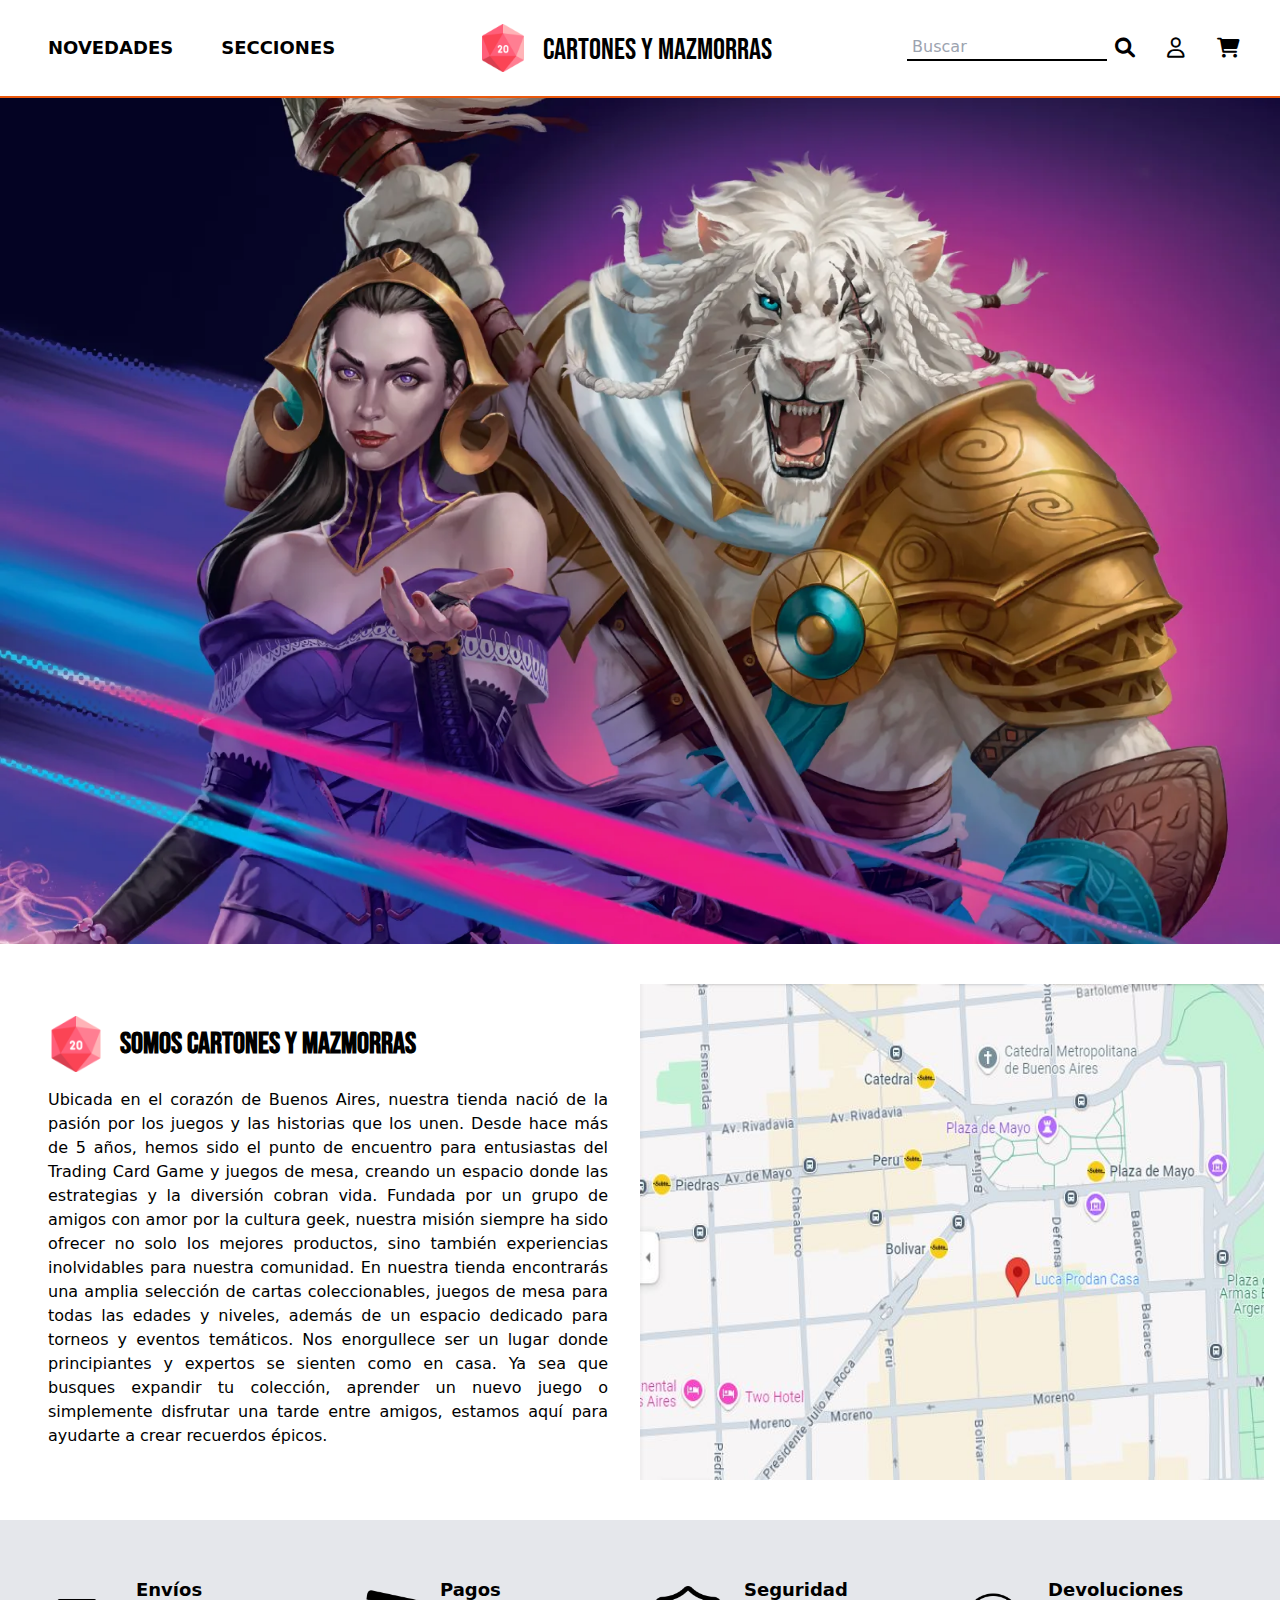
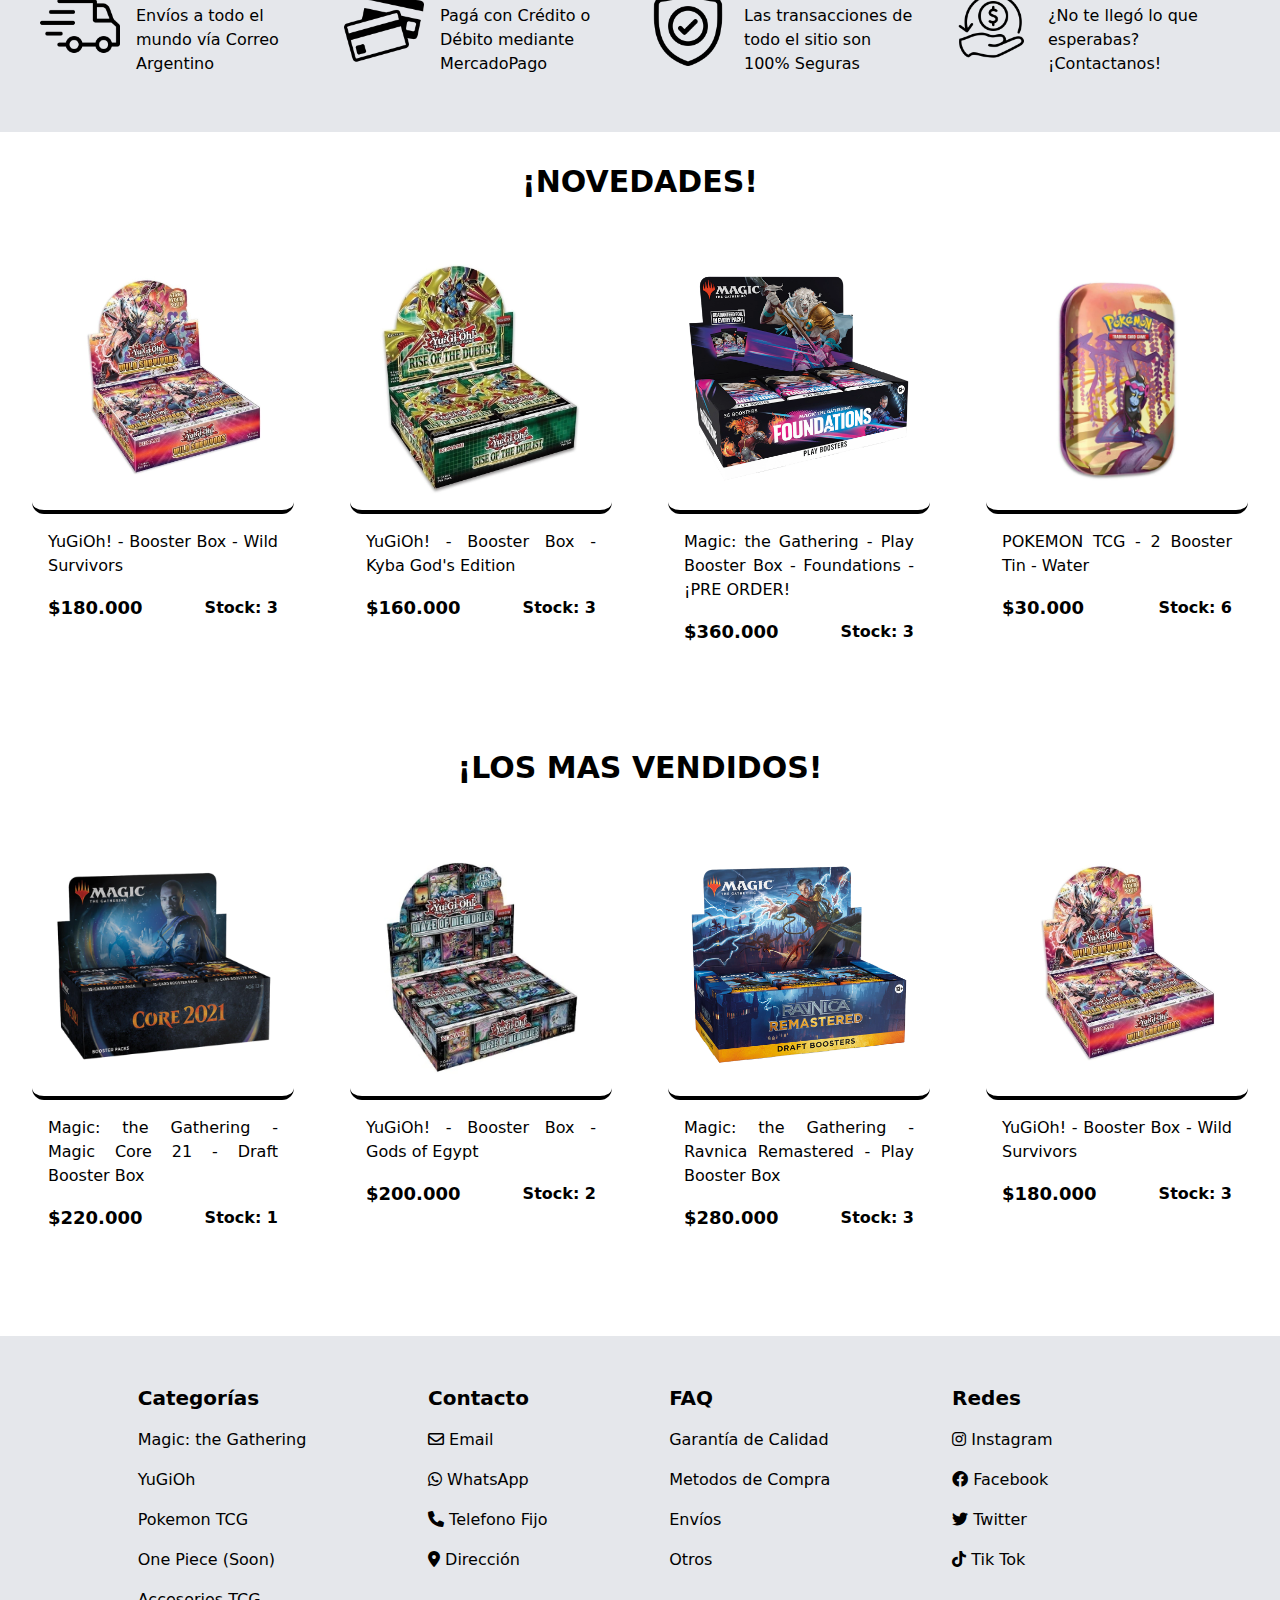
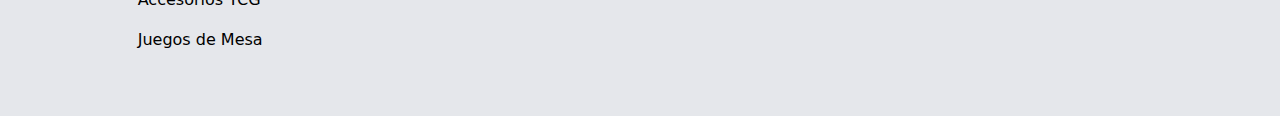
==== commit 4d150245: "Update index.html" ====
--- a/index.html
+++ b/index.html
@@ -29,26 +29,26 @@
 <body>
 
     <!-- //////////////////// NAV ///////////////////// -->
-    <nav class="flex flex-row justify-between items-center bg-white py-6 px-6 fixed w-full top-0 border-b-2 border-orange-600
-    celu-s:justify-evenly">
+    <nav class="flex flex-row justify-between items-center bg-white py-6 px-6 fixed w-full top-0 border-b-2 border-orange-600">
 
-        <ul class="flex flex-row items-center sm:text-lg">
-            <li class="mx-4 p-2 font-semibold celu-s:ml-0 celu-s:text-sm"><a href="#novedades" class="hover:text-orange-500">NOVEDADES</a></li>
-            
-            <li class="mx-4 p-2 font-semibold celu-s:hidden celu:hidden sm:hidden"><button id="despliegue" class="hover:text-orange-500">OTROS</button>
+        <ul class="flex flex-row items-center text-lg">
+
+            <li class="mx-4 p-2 font-semibold celu-s:hidden celu:hidden sm:hidden"><a href="#novedades" class="hover:text-orange-500">NOVEDADES</a></li>
+
+            <li class="mx-4 p-2 font-semibold"><button id="despliegue" class="hover:text-orange-500">SECCIONES</button>
                 <ul id="menu" class="absolute hidden bg-white mt-2 -ml-2 border border-black">  <!-- Acomode manualmente el menu para alinearlo -->
-                    <li class="btn_menu"><a href="seccionTCG.html?id_tcg=1">MAGIC: THE GATHERING</a></li>
-                    <li class="btn_menu"><a href="seccionTCG.html?id_tcg=2">YU-GI-OH</a></li>
-                    <li class="btn_menu"><a href="seccionTCG.html?id_tcg=3">POKEMON TCG</a></li>
-                    <li class="btn_menu"><a href="">ONE PIECE TCG (SOON)</a></li>
-                    <li class="btn_menu"><a href="">ACCESORIOS</a></li>
-                    <li class="btn_menu"><a href="">JUEGOS DE MESA</a></li>
+                    <a href="index.html"><li class="btn_menu">INICIO</li></a>
+                    <a href="seccionTCG.html?id_tcg=1"><li class="btn_menu">MAGIC: THE GATHERING</li></a>
+                    <a href="seccionTCG.html?id_tcg=2"><li class="btn_menu">YU-GI-OH</li></a>
+                    <a href="seccionTCG.html?id_tcg=3"><li class="btn_menu">POKEMON TCG</li></a>
+                    <a href=""><li class="btn_menu">ONE PIECE TCG (SOON)</li></a>
+                    <a href=""><li class="btn_menu">JUEGOS DE MESA</li></a>
                 </ul>
             </li>
         </ul>
     
-        <!-- SUPUESTO LOGO -->
-        <div class="flex flex-row items-center"><img class="mr-4 max-w-12" src="img/d20.png" alt="icono pagina"><a href="#"><h1 class="text-3xl mt-1 celu-s:hidden celu:hidden" id="h1">Cartones y Mazmorras</h1></a>   </div>
+        <!-- LOGO -->
+        <a href="index.html"><div class="flex flex-row items-center"><img class="mr-4 max-w-12" src="img/d20.png" alt="icono pagina"><h1 class="text-3xl mt-1 celu-s:hidden celu:hidden" id="h1">Cartones y Mazmorras</h1></div></a>
 
         <ul class="flex flex-row items-center">
             <li class="mx-4 h-full flex flex-row items-center 
@@ -75,13 +75,15 @@
 
         <!-- /////////////////////////////////// PRESENTACION /////////////////////////////////// -->
         <section class="flex flex-row my-6 p-4 w-full 
-        celu-s:flex-col celu:flex-col sm:flex-col">
+        celu-s:flex-col celu:flex-col sm:flex-col md:flex-col">
+
             <div class="flex flex-col p-8 w-1/2 text-justify 
-            celu-s:w-full celu-s:justify-center celu:w-full celu:justify-center sm:w-full sm:justify-center">
+            celu-s:w-full celu-s:justify-center celu:w-full celu:justify-center sm:w-full sm:justify-center md:w-full md:justify-center">
+
             <div class="flex flex-row justify-start items-center"><img id="ubicacion" class="mr-4 max-w-14 celu-s:hidden celu:hidden" src="img/d20.png" alt="icono pagina"><h2 class="h2 text-3xl font-bold">Somos Cartones y Mazmorras</h2></div>
             <p class="mt-4">Ubicada en el corazón de Buenos Aires, nuestra tienda nació de la pasión por los juegos y las historias que los unen. Desde hace más de 5 años, hemos sido el punto de encuentro para entusiastas del Trading Card Game y juegos de mesa, creando un espacio donde las estrategias y la diversión cobran vida. Fundada por un grupo de amigos con amor por la cultura geek, nuestra misión siempre ha sido ofrecer no solo los mejores productos, sino también experiencias inolvidables para nuestra comunidad. En nuestra tienda encontrarás una amplia selección de cartas coleccionables, juegos de mesa para todas las edades y niveles, además de un espacio dedicado para torneos y eventos temáticos. Nos enorgullece ser un lugar donde principiantes y expertos se sienten como en casa. Ya sea que busques expandir tu colección, aprender un nuevo juego o simplemente disfrutar una tarde entre amigos, estamos aquí para ayudarte a crear recuerdos épicos.</p>
             </div>
-            <img class="w-1/2 celu-s:w-full celu:w-full sm:w-full" src="img/maps.jpeg" alt="mapa lugar">
+            <img class="w-1/2 celu-s:w-full celu:w-full sm:w-full md:w-full" src="img/maps.jpeg" alt="mapa lugar">
         </section>
 
 
@@ -120,8 +122,7 @@
             <h2 class="font-bold text-3xl text-center">¡NOVEDADES!</h2>
             <!-- MODIFICAR CLASE card en JS para cada tamaño de pantalla / esto es solo el contenedor -->
             <div class="flex flex-row flex-nowrap p-4 gap-6 my-4 
-            celu-s:flex-col celu:flex-wrap celu:gap-0 celu:text-base    
-            sm:flex-wrap sm:gap-0"  
+            celu-s:flex-col celu:flex-wrap celu:gap-0 celu:text-base sm:flex-wrap sm:gap-0 md:flex-wrap md:gap-0"  
             id="novedades">
             <!-- Aca se crean cards automaticamente en base a los productos que menos stock tienen - osea los que mas se vendieron -->
             </div>
@@ -132,8 +133,7 @@
         <section class="flex flex-col my-8">
             <h2 class="font-bold text-3xl text-center">¡LOS MAS VENDIDOS!</h2>
             <div class="flex flex-row flex-nowrap p-4 gap-6 my-4 
-            celu-s:flex-col celu:flex-wrap celu:gap-0 celu:text-base
-            sm:flex-wrap sm:gap-0" 
+            celu-s:flex-col celu:flex-wrap celu:gap-0 celu:text-base sm:flex-wrap sm:gap-0 md:flex-wrap md:gap-0" 
             id="mas_vendidos">
             <!-- Aca se crean cards automaticamente en base a los productos que menos stock tienen - osea los que mas se vendieron -->
             </div>
--- a/src/output.css
+++ b/src/output.css
@@ -599,18 +599,10 @@
   margin-left: -0.5rem;
 }
 
-.mb-4 {
-  margin-bottom: 1rem;
-}
-
 .ml-2 {
   margin-left: 0.5rem;
 }
 
-.mr-2 {
-  margin-right: 0.5rem;
-}
-
 .mr-4 {
   margin-right: 1rem;
 }
@@ -667,6 +659,10 @@
   width: 50%;
 }
 
+.w-1\/3 {
+  width: 33.333333%;
+}
+
 .w-1\/4 {
   width: 25%;
 }
@@ -711,12 +707,20 @@
   flex-direction: row;
 }
 
+.flex-row-reverse {
+  flex-direction: row-reverse;
+}
+
 .flex-col {
   flex-direction: column;
 }
 
 .flex-wrap {
   flex-wrap: wrap;
+}
+
+.flex-nowrap {
+  flex-wrap: nowrap;
 }
 
 .items-start {
@@ -780,6 +784,11 @@
   border-color: rgb(0 0 0 / var(--tw-border-opacity));
 }
 
+.border-orange-600 {
+  --tw-border-opacity: 1;
+  border-color: rgb(234 88 12 / var(--tw-border-opacity));
+}
+
 .bg-black {
   --tw-bg-opacity: 1;
   background-color: rgb(0 0 0 / var(--tw-bg-opacity));
@@ -861,6 +870,10 @@
 
 .font-bold {
   font-weight: 700;
+}
+
+.font-extrabold {
+  font-weight: 800;
 }
 
 .font-semibold {
@@ -964,15 +977,107 @@
   outline-offset: 2px;
 }
 
+@media (min-width: 640px) and (max-width: 767px) {
+  .sm\:hidden {
+    display: none;
+  }
+
+  .sm\:w-1\/2 {
+    width: 50%;
+  }
+
+  .sm\:w-1\/3 {
+    width: 33.333333%;
+  }
+
+  .sm\:w-full {
+    width: 100%;
+  }
+
+  .sm\:max-w-full {
+    max-width: 100%;
+  }
+
+  .sm\:flex-col {
+    flex-direction: column;
+  }
+
+  .sm\:flex-wrap {
+    flex-wrap: wrap;
+  }
+
+  .sm\:justify-center {
+    justify-content: center;
+  }
+
+  .sm\:gap-0 {
+    gap: 0px;
+  }
+
+  .sm\:text-lg {
+    font-size: 1.125rem;
+    line-height: 1.75rem;
+  }
+}
+
+@media (min-width: 768px) and (max-width: 1024px) {
+  .md\:w-1\/2 {
+    width: 50%;
+  }
+
+  .md\:w-1\/3 {
+    width: 33.333333%;
+  }
+
+  .md\:w-full {
+    width: 100%;
+  }
+
+  .md\:max-w-full {
+    max-width: 100%;
+  }
+
+  .md\:flex-col {
+    flex-direction: column;
+  }
+
+  .md\:flex-wrap {
+    flex-wrap: wrap;
+  }
+
+  .md\:justify-center {
+    justify-content: center;
+  }
+
+  .md\:gap-0 {
+    gap: 0px;
+  }
+
+  .md\:text-lg {
+    font-size: 1.125rem;
+    line-height: 1.75rem;
+  }
+}
+
+@media (min-width: 1024px) {
+  .lg\:w-1\/3 {
+    width: 33.333333%;
+  }
+}
+
 @media (min-width: 320px) and (max-width: 425px) {
-  .celu-s\:ml-0 {
-    margin-left: 0px;
-  }
-
   .celu-s\:hidden {
     display: none;
   }
 
+  .celu-s\:w-1\/2 {
+    width: 50%;
+  }
+
+  .celu-s\:w-1\/3 {
+    width: 33.333333%;
+  }
+
   .celu-s\:w-full {
     width: 100%;
   }
@@ -981,6 +1086,10 @@
     max-width: 3rem;
   }
 
+  .celu-s\:max-w-full {
+    max-width: 100%;
+  }
+
   .celu-s\:flex-col {
     flex-direction: column;
   }
@@ -993,20 +1102,61 @@
     justify-content: center;
   }
 
-  .celu-s\:justify-between {
-    justify-content: space-between;
-  }
-
-  .celu-s\:justify-evenly {
-    justify-content: space-evenly;
-  }
-
-  .celu-s\:border-2 {
-    border-width: 2px;
+  .celu-s\:text-lg {
+    font-size: 1.125rem;
+    line-height: 1.75rem;
   }
 
   .celu-s\:text-sm {
     font-size: 0.875rem;
     line-height: 1.25rem;
   }
+}
+
+@media (min-width: 426px) and (max-width: 639px) {
+  .celu\:hidden {
+    display: none;
+  }
+
+  .celu\:w-1\/2 {
+    width: 50%;
+  }
+
+  .celu\:w-1\/3 {
+    width: 33.333333%;
+  }
+
+  .celu\:w-full {
+    width: 100%;
+  }
+
+  .celu\:max-w-full {
+    max-width: 100%;
+  }
+
+  .celu\:flex-col {
+    flex-direction: column;
+  }
+
+  .celu\:flex-wrap {
+    flex-wrap: wrap;
+  }
+
+  .celu\:justify-center {
+    justify-content: center;
+  }
+
+  .celu\:gap-0 {
+    gap: 0px;
+  }
+
+  .celu\:text-base {
+    font-size: 1rem;
+    line-height: 1.5rem;
+  }
+
+  .celu\:text-lg {
+    font-size: 1.125rem;
+    line-height: 1.75rem;
+  }
 }